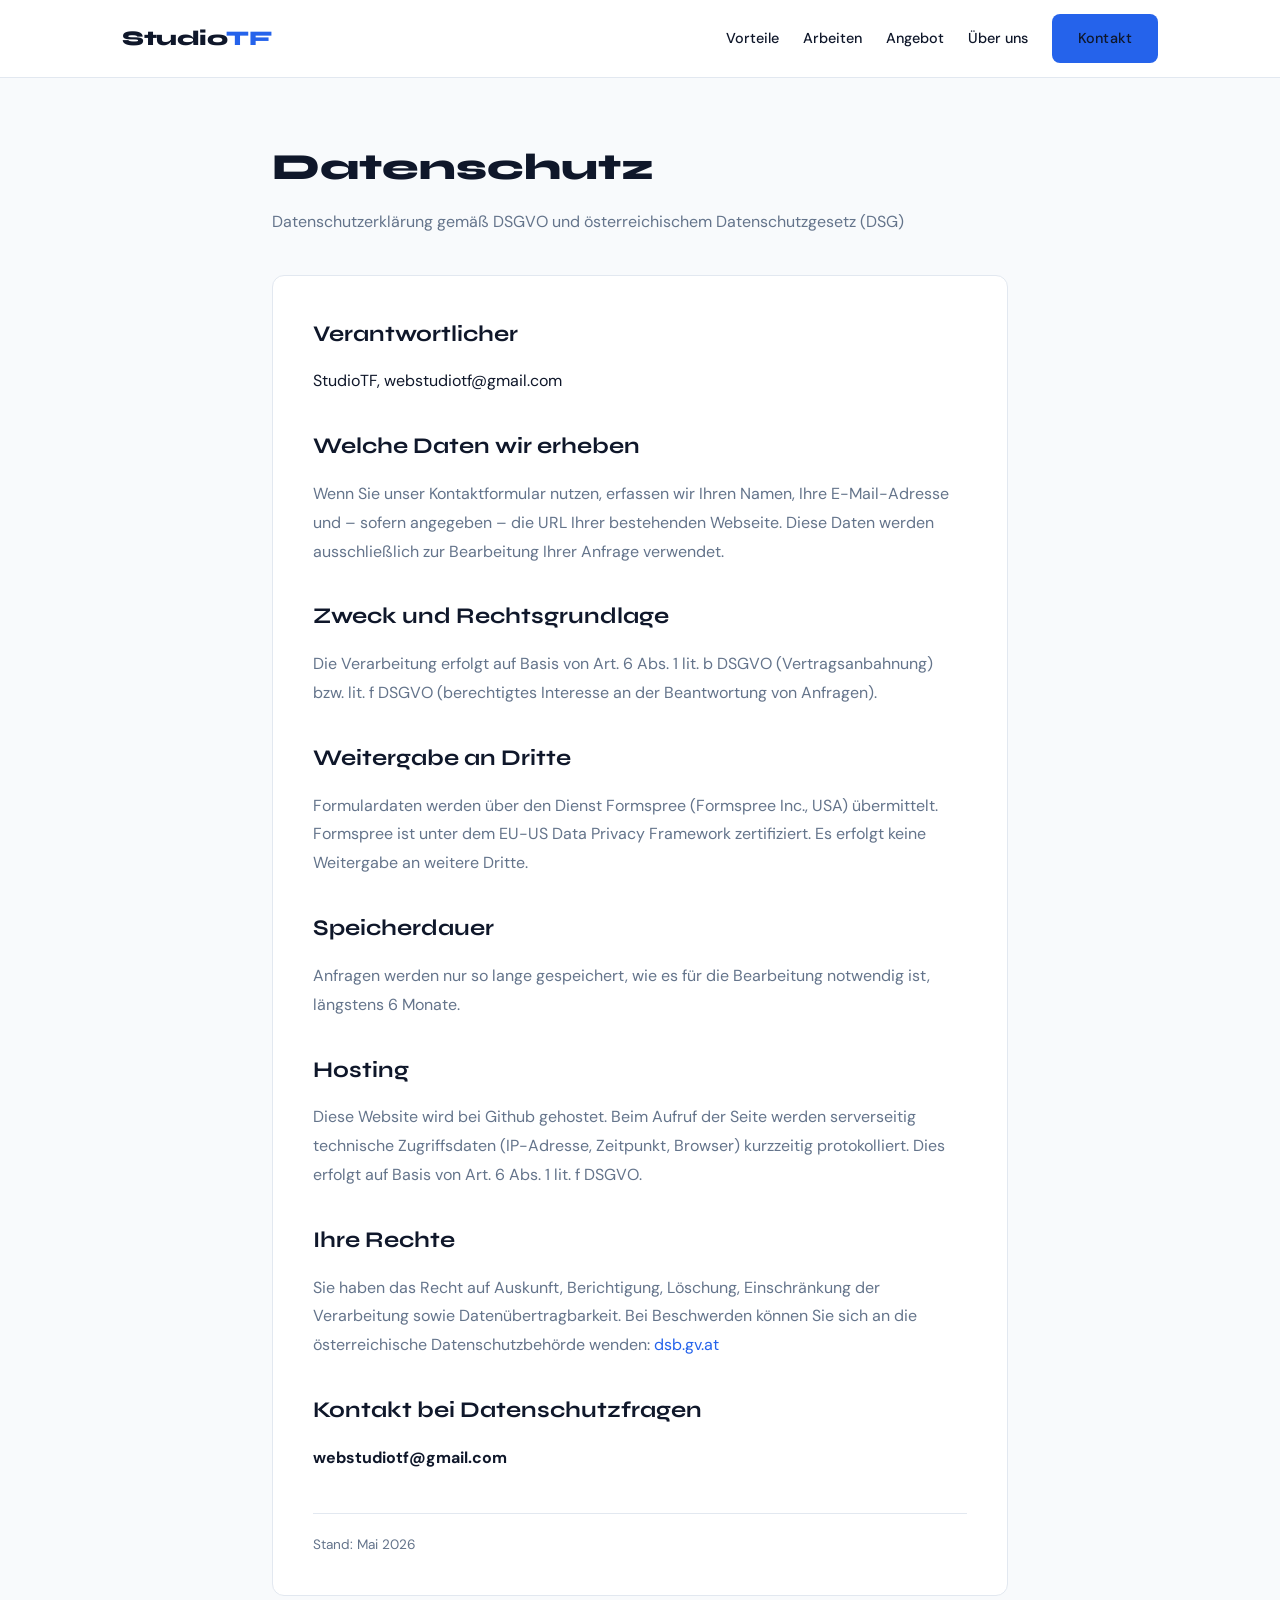
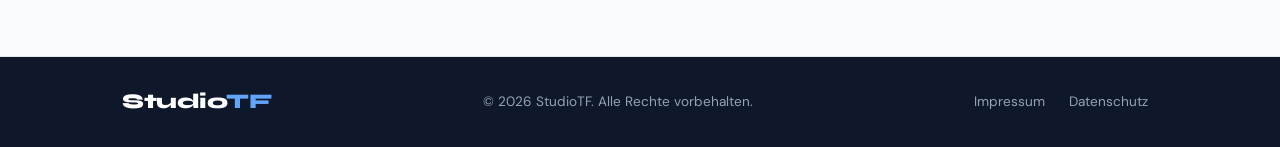
==== datenschutz.html @ 4c7727e5 "Add Impressum and Datenschutz pages" ====
<!DOCTYPE html>
<html lang="de">
<head>
    <meta charset="UTF-8">
    <meta name="viewport" content="width=device-width, initial-scale=1.0">

    <!-- Primary SEO -->
    <title>Datenschutz | StudioTF – Webagentur Wien</title>
    <meta name="description" content="Datenschutzerklärung von StudioTF. Informationen zum Schutz Ihrer persönlichen Daten nach DSGVO.">
    <meta name="robots" content="index, follow">
    <link rel="canonical" href="https://www.studiostf.at/datenschutz">

    <link rel="stylesheet" href="style.css">
    <link rel="preconnect" href="https://fonts.googleapis.com">
    <link rel="preconnect" href="https://fonts.gstatic.com" crossorigin>
    <link href="https://fonts.googleapis.com/css2?family=Syne:wght@400;600;700;800&family=DM+Sans:ital,wght@0,300;0,400;0,500;1,300&display=swap" rel="stylesheet">
</head>
<body>

    <!-- HEADER -->
    <header class="main-header">
        <div class="container header-flex">
            <a href="index.html" class="logo">Studio<span>TF</span></a>
            <button class="nav-toggle" id="navToggle" aria-label="Menü öffnen">
                <span></span><span></span><span></span>
            </button>
            <nav class="nav-links" id="navLinks">
                <a href="index.html#vorteile">Vorteile</a>
                <a href="index.html#arbeiten">Arbeiten</a>
                <a href="index.html#angebot">Angebot</a>
                <a href="index.html#ueber-uns">Über uns</a>
                <a href="index.html#kontakt" class="btn btn-primary">Kontakt</a>
            </nav>
        </div>
    </header>

    <!-- LEGAL PAGE -->
    <section style="padding: 60px 0; background: var(--light-bg);">
        <div class="container" style="max-width: 800px;">
            <h1 style="font-family: var(--font-display); font-size: 2.3rem; font-weight: 800; margin-bottom: 12px;">Datenschutz</h1>
            <p style="color: var(--text-muted); margin-bottom: 40px; font-size: 1rem;">Datenschutzerklärung gemäß DSGVO und österreichischem Datenschutzgesetz (DSG)</p>

            <div style="background: white; padding: 40px; border-radius: var(--radius); border: 1px solid var(--border);">

                <h2 style="font-family: var(--font-display); font-size: 1.4rem; font-weight: 700; margin-top: 0; margin-bottom: 16px;">Verantwortlicher</h2>
                
                <p style="color: var(--dark); line-height: 1.8; margin-bottom: 20px;">
                    StudioTF,<!--, [Adresse wie oben]--> webstudiotf@gmail.com
                </p>

                <h2 style="font-family: var(--font-display); font-size: 1.4rem; font-weight: 700; margin-top: 32px; margin-bottom: 16px;">Welche Daten wir erheben</h2>
                
                <p style="color: var(--text-muted); line-height: 1.8; margin-bottom: 20px;">
                    Wenn Sie unser Kontaktformular nutzen, erfassen wir Ihren Namen, Ihre E-Mail-Adresse und – sofern angegeben – die URL Ihrer bestehenden Webseite. Diese Daten werden ausschließlich zur Bearbeitung Ihrer Anfrage verwendet.
                </p>

                <h2 style="font-family: var(--font-display); font-size: 1.4rem; font-weight: 700; margin-top: 32px; margin-bottom: 16px;">Zweck und Rechtsgrundlage</h2>
                
                <p style="color: var(--text-muted); line-height: 1.8; margin-bottom: 20px;">
                    Die Verarbeitung erfolgt auf Basis von Art. 6 Abs. 1 lit. b DSGVO (Vertragsanbahnung) bzw. lit. f DSGVO (berechtigtes Interesse an der Beantwortung von Anfragen).
                </p>

                <h2 style="font-family: var(--font-display); font-size: 1.4rem; font-weight: 700; margin-top: 32px; margin-bottom: 16px;">Weitergabe an Dritte</h2>
                
                <p style="color: var(--text-muted); line-height: 1.8; margin-bottom: 20px;">
                    Formulardaten werden über den Dienst Formspree (Formspree Inc., USA) übermittelt. Formspree ist unter dem EU-US Data Privacy Framework zertifiziert. Es erfolgt keine Weitergabe an weitere Dritte.
                </p>

                <h2 style="font-family: var(--font-display); font-size: 1.4rem; font-weight: 700; margin-top: 32px; margin-bottom: 16px;">Speicherdauer</h2>
                
                <p style="color: var(--text-muted); line-height: 1.8; margin-bottom: 20px;">
                    Anfragen werden nur so lange gespeichert, wie es für die Bearbeitung notwendig ist, längstens 6 Monate.
                </p>

                <h2 style="font-family: var(--font-display); font-size: 1.4rem; font-weight: 700; margin-top: 32px; margin-bottom: 16px;">Hosting</h2>
                
                <p style="color: var(--text-muted); line-height: 1.8; margin-bottom: 20px;">
                    Diese Website wird bei Github gehostet. Beim Aufruf der Seite werden serverseitig technische Zugriffsdaten (IP-Adresse, Zeitpunkt, Browser) kurzzeitig protokolliert. Dies erfolgt auf Basis von Art. 6 Abs. 1 lit. f DSGVO.
                </p>

                <h2 style="font-family: var(--font-display); font-size: 1.4rem; font-weight: 700; margin-top: 32px; margin-bottom: 16px;">Ihre Rechte</h2>
                
                <p style="color: var(--text-muted); line-height: 1.8; margin-bottom: 20px;">
                    Sie haben das Recht auf Auskunft, Berichtigung, Löschung, Einschränkung der Verarbeitung sowie Datenübertragbarkeit. Bei Beschwerden können Sie sich an die österreichische Datenschutzbehörde wenden: <a href="https://www.dsb.gv.at" target="_blank" rel="noopener noreferrer" style="color: var(--primary); text-decoration: none;">dsb.gv.at</a>
                </p>

                <h2 style="font-family: var(--font-display); font-size: 1.4rem; font-weight: 700; margin-top: 32px; margin-bottom: 16px;">Kontakt bei Datenschutzfragen</h2>
                
                <p style="color: var(--dark); line-height: 1.8; margin-bottom: 20px;">
                    <strong>webstudiotf@gmail.com</strong>
                </p>

                <div style="margin-top: 40px; padding-top: 20px; border-top: 1px solid var(--border);">
                    <p style="color: var(--text-muted); font-size: 0.85rem;">
                        Stand: Mai 2026
                    </p>
                </div>

            </div>
        </div>
    </section>

    <!-- FOOTER -->
    <footer class="main-footer">
        <div class="container footer-flex">
            <div class="logo">Studio<span>TF</span></div>
            <p>&copy; 2026 StudioTF. Alle Rechte vorbehalten.</p>
            <div class="footer-links">
                <a href="impressum.html">Impressum</a>
                <a href="datenschutz.html">Datenschutz</a>
            </div>
        </div>
    </footer>

    <script src="script.js"></script>
</body>
</html>
---- style.css ----
/* --- VARIABLEN --- */
:root {
    --primary: #2563EB;
    --primary-hover: #1D4ED8;
    --dark: #0F172A;
    --light-bg: #F8FAFC;
    --white: #FFFFFF;
    --text-muted: #64748B;
    --border: #E2E8F0;
    --radius: 12px;
    --font-display: 'Syne', sans-serif;
    --font-body: 'DM Sans', sans-serif;
}

* { box-sizing: border-box; margin: 0; padding: 0; }
html { scroll-behavior: smooth; }

body {
    font-family: var(--font-body);
    color: var(--dark);
    line-height: 1.6;
    background-color: var(--white);
    font-size: 16px;
    -webkit-font-smoothing: antialiased;
    overflow-x: hidden;
}

.container {
    width: 100%;
    padding: 0 20px;
    max-width: 1100px;
    margin: 0 auto;
}

/* --- BUTTONS --- */
.btn {
    display: inline-block;
    padding: 13px 26px;
    border-radius: 8px;
    text-decoration: none;
    font-weight: 500;
    font-family: var(--font-body);
    text-align: center;
    transition: all 0.2s ease;
    cursor: pointer;
    border: none;
    font-size: 0.95rem;
    letter-spacing: 0.01em;
}
.btn-primary { background: var(--primary); color: #fff; }
.btn-primary:hover { background: var(--primary-hover); transform: translateY(-1px); box-shadow: 0 6px 20px rgba(37,99,235,0.25); }
.btn-ghost { background: transparent; color: var(--dark); border: 1.5px solid var(--border); }
.btn-ghost:hover { border-color: var(--text-muted); background: var(--light-bg); }
.btn-white { background: #fff; color: var(--dark); font-weight: 600; }
.btn-white:hover { background: var(--light-bg); }
.btn-block { display: block; width: 100%; }

/* --- BADGE --- */
.badge {
    display: inline-block;
    background: #EFF6FF;
    color: var(--primary);
    padding: 5px 14px;
    border-radius: 100px;
    font-size: 0.75rem;
    font-weight: 700;
    text-transform: uppercase;
    letter-spacing: 1px;
    margin-bottom: 18px;
    font-family: var(--font-body);
}

.section-title {
    font-family: var(--font-display);
    font-size: 1.9rem;
    font-weight: 700;
    margin-bottom: 12px;
    letter-spacing: -0.5px;
    line-height: 1.2;
}
.section-title--center { text-align: center; }

.section-subtitle {
    color: var(--text-muted);
    text-align: center;
    margin-bottom: 48px;
    font-size: 1.05rem;
}

/* --- HEADER --- */
.main-header {
    background: rgba(255,255,255,0.92);
    backdrop-filter: blur(10px);
    -webkit-backdrop-filter: blur(10px);
    position: sticky;
    top: 0;
    z-index: 200;
    border-bottom: 1px solid var(--border);
    padding: 14px 0;
}
.header-flex {
    display: flex;
    justify-content: space-between;
    align-items: center;
}
.logo {
    font-family: var(--font-display);
    font-size: 1.3rem;
    font-weight: 800;
    letter-spacing: -0.5px;
    text-decoration: none;
    color: var(--dark);
}
.logo span { color: var(--primary); }

/* --- NAV (Desktop) --- */
.nav-links {
    display: flex;
    align-items: center;
    gap: 24px;
}
.nav-links a {
    text-decoration: none;
    color: var(--dark);
    font-size: 0.9rem;
    font-weight: 500;
    transition: color 0.2s;
}
.nav-links a:not(.btn):hover { color: var(--primary); }

/* --- HAMBURGER TOGGLE --- */
.nav-toggle {
    display: none;
    flex-direction: column;
    justify-content: center;
    gap: 5px;
    width: 36px;
    height: 36px;
    background: none;
    border: none;
    cursor: pointer;
    padding: 4px;
    border-radius: 6px;
    transition: background 0.2s;
}
.nav-toggle:hover { background: var(--light-bg); }
.nav-toggle span {
    display: block;
    width: 22px;
    height: 2px;
    background: var(--dark);
    border-radius: 2px;
    transition: all 0.25s ease;
    transform-origin: center;
}
/* Open state */
.nav-toggle.open span:nth-child(1) { transform: translateY(7px) rotate(45deg); }
.nav-toggle.open span:nth-child(2) { opacity: 0; }
.nav-toggle.open span:nth-child(3) { transform: translateY(-7px) rotate(-45deg); }

/* --- HERO --- */
.hero {
    position: relative;
    padding: 70px 0 60px;
    overflow: hidden;
    background: linear-gradient(150deg, #EFF6FF 0%, #fff 50%, #F0FDF4 100%);
}
.hero-bg-accent {
    position: absolute;
    top: -120px; right: -120px;
    width: 500px; height: 500px;
    background: radial-gradient(circle, rgba(37,99,235,0.08) 0%, transparent 70%);
    pointer-events: none;
}
.hero-inner {
    display: flex;
    flex-direction: column;
    align-items: center;
    gap: 48px;
}
.hero-text {
    text-align: center;
    max-width: 680px;
}
.hero-text h1 {
    font-family: var(--font-display);
    font-size: clamp(2rem, 5vw, 3rem);
    font-weight: 800;
    line-height: 1.15;
    letter-spacing: -1.5px;
    margin-bottom: 20px;
}
.hero-text h1 em {
    font-style: normal;
    color: var(--primary);
    position: relative;
}
.hero-text p {
    color: var(--text-muted);
    font-size: 1.1rem;
    margin-bottom: 32px;
    max-width: 540px;
    margin-left: auto;
    margin-right: auto;
    font-weight: 300;
}
.hero-ctas {
    display: flex;
    gap: 12px;
    justify-content: center;
    flex-wrap: wrap;
    margin-bottom: 40px;
}
.hero-stats {
    display: flex;
    align-items: center;
    justify-content: center;
    gap: 0;
    background: var(--white);
    border: 1px solid var(--border);
    border-radius: 100px;
    padding: 0 6px;
    width: fit-content;
    margin: 0 auto;
    box-shadow: 0 2px 12px rgba(0,0,0,0.05);
}
.stat {
    display: flex;
    flex-direction: column;
    align-items: center;
    padding: 12px 20px;
    line-height: 1.2;
}
.stat strong {
    font-family: var(--font-display);
    font-size: 1rem;
    font-weight: 700;
    color: var(--primary);
}
.stat span {
    font-size: 0.72rem;
    color: var(--text-muted);
    white-space: nowrap;
}
.stat-divider {
    width: 1px;
    height: 28px;
    background: var(--border);
}

/* --- BROWSER / PHONE MOCKUP --- */
.hero-visual {
    position: relative;
    width: 100%;
    max-width: 520px;
}
.browser-mockup {
    border-radius: 12px;
    overflow: hidden;
    border: 1px solid var(--border);
    box-shadow: 0 20px 60px rgba(0,0,0,0.1), 0 4px 16px rgba(0,0,0,0.06);
    background: #fff;
}
.browser-bar {
    display: flex;
    align-items: center;
    gap: 12px;
    padding: 10px 16px;
    background: #F1F5F9;
    border-bottom: 1px solid var(--border);
}
.browser-dots { display: flex; gap: 6px; }
.dot { width: 10px; height: 10px; border-radius: 50%; }
.dot-red { background: #FF5F57; }
.dot-yellow { background: #FEBC2E; }
.dot-green { background: #28C840; }
.browser-url {
    flex: 1;
    background: #fff;
    border-radius: 6px;
    padding: 4px 12px;
    font-size: 0.78rem;
    color: var(--text-muted);
    border: 1px solid var(--border);
    font-family: var(--font-body);
}
.browser-content { position: relative; }
.browser-screenshot {
    display: block;
    width: 100%;
    height: 240px;
    object-fit: cover;
    object-position: top;
}
.browser-overlay {
    position: absolute;
    bottom: 12px; right: 12px;
}
.perf-badge {
    display: flex;
    align-items: center;
    gap: 6px;
    background: rgba(255,255,255,0.95);
    backdrop-filter: blur(6px);
    border: 1px solid var(--border);
    border-radius: 100px;
    padding: 6px 14px;
    font-size: 0.8rem;
    font-weight: 600;
    color: #059669;
    box-shadow: 0 2px 8px rgba(0,0,0,0.08);
}
.perf-badge svg { width: 14px; height: 14px; }

.phone-mockup {
    position: absolute;
    bottom: -20px;
    right: -20px;
    width: 100px;
    border-radius: 16px;
    overflow: hidden;
    border: 3px solid #fff;
    box-shadow: 0 10px 30px rgba(0,0,0,0.15);
    background: #111;
}
.phone-notch {
    height: 10px;
    background: #111;
    display: flex;
    justify-content: center;
    align-items: center;
}
.phone-notch::after {
    content: '';
    width: 28px;
    height: 5px;
    background: #222;
    border-radius: 3px;
}
.phone-screenshot {
    display: block;
    width: 100%;
    height: 160px;
    object-fit: cover;
    object-position: top;
}

/* --- VALUE SECTION --- */
.value-section { padding: 90px 0; }
.cards-grid {
    display: grid;
    grid-template-columns: 1fr;
    gap: 24px;
    margin-bottom: 40px;
}
.card {
    background: var(--white);
    border: 1px solid var(--border);
    border-radius: var(--radius);
    overflow: hidden;
    transition: transform 0.2s ease, box-shadow 0.2s ease;
}
.card:hover {
    transform: translateY(-4px);
    box-shadow: 0 12px 40px rgba(37,99,235,0.08);
}
.card-img-wrap { height: 180px; overflow: hidden; }
.card-img-wrap img {
    width: 100%;
    height: 100%;
    object-fit: cover;
    transition: transform 0.4s ease;
}
.card:hover .card-img-wrap img { transform: scale(1.04); }
.card-body { padding: 28px; }
.card-icon {
    width: 36px;
    height: 36px;
    color: var(--primary);
    margin-bottom: 14px;
}
.card h3 {
    font-family: var(--font-display);
    font-size: 1.2rem;
    font-weight: 700;
    margin-bottom: 10px;
}
.card p { color: var(--text-muted); font-size: 0.95rem; }

.seo-note {
    display: flex;
    gap: 16px;
    border-top: 1px solid var(--border);
    padding-top: 30px;
    margin-top: 10px;
    font-size: 0.95rem;
}
.seo-note-icon { width: 20px; height: 20px; color: var(--primary); flex-shrink: 0; margin-top: 3px; }
.seo-note-content { color: var(--dark); line-height: 1.6; }

/* --- WORK / PORTFOLIO --- */
.work-section { padding: 90px 0; background: var(--light-bg); }
.work-section .section-title { text-align: center; margin-bottom: 40px; }
.work-grid {
    display: grid;
    grid-template-columns: 1fr;
    gap: 16px;
}
.work-item {
    position: relative;
    border-radius: var(--radius);
    overflow: hidden;
    cursor: pointer;
}
.work-item img {
    display: block;
    width: 100%;
    height: 220px;
    object-fit: cover;
    transition: transform 0.4s ease;
}
.work-item:hover img { transform: scale(1.05); }
.work-overlay {
    position: absolute;
    inset: 0;
    background: linear-gradient(to top, rgba(15,23,42,0.85) 0%, transparent 60%);
    display: flex;
    flex-direction: column;
    justify-content: flex-end;
    padding: 24px;
    opacity: 0;
    transition: opacity 0.3s ease;
}
.work-item:hover .work-overlay { opacity: 1; }
.work-tag {
    display: inline-block;
    background: var(--primary);
    color: #fff;
    font-size: 0.7rem;
    font-weight: 700;
    text-transform: uppercase;
    letter-spacing: 1px;
    padding: 3px 10px;
    border-radius: 100px;
    margin-bottom: 8px;
    width: fit-content;
}
.work-overlay h4 {
    font-family: var(--font-display);
    color: #fff;
    font-size: 1.1rem;
    margin-bottom: 4px;
}
.work-overlay p { color: rgba(255,255,255,0.75); font-size: 0.85rem; }

/* --- PRICING --- */
.pricing-section { padding: 90px 0; }
.pricing-section .section-title { text-align: center; }
.pricing-grid {
    display: grid;
    grid-template-columns: 1fr;
    gap: 24px;
    max-width: 760px;
    margin: 0 auto;
}
.pricing-card {
    background: var(--white);
    border: 1px solid var(--border);
    border-radius: var(--radius);
    padding: 32px;
}
.pricing-card--accent {
    background: var(--dark);
    border-color: var(--dark);
    color: #fff;
}
.pricing-card--accent .pricing-sub { color: #94A3B8; }
.pricing-card-header {
    display: flex;
    align-items: flex-start;
    gap: 16px;
    margin-bottom: 28px;
}
.pricing-icon {
    width: 44px;
    height: 44px;
    background: #EFF6FF;
    border-radius: 10px;
    display: flex;
    align-items: center;
    justify-content: center;
    flex-shrink: 0;
    color: var(--primary);
}
.pricing-icon svg { width: 22px; height: 22px; }
.pricing-card--accent .pricing-icon { background: rgba(255,255,255,0.1); color: #93C5FD; }
.pricing-card-header h3 {
    font-family: var(--font-display);
    font-size: 1.15rem;
    font-weight: 700;
    margin-bottom: 4px;
}
.pricing-sub { font-size: 0.85rem; color: var(--text-muted); }
.pricing-list { list-style: none; margin-bottom: 28px; }
.pricing-list li {
    padding: 10px 0;
    border-bottom: 1px solid var(--border);
    font-size: 0.95rem;
    padding-left: 26px;
    position: relative;
}
.pricing-card--accent .pricing-list li { border-color: rgba(255,255,255,0.1); }
.pricing-list li::before {
    content: '';
    position: absolute;
    left: 2px;
    top: 17px;
    width: 10px;
    height: 5px;
    border-left: 2px solid var(--primary);
    border-bottom: 2px solid var(--primary);
    transform: rotate(-45deg);
}
.pricing-card--accent .pricing-list li::before {
    border-color: #60A5FA;
}

/* --- ABOUT --- */
.about-section { padding: 90px 0; background: var(--light-bg); }
.about-inner {
    display: flex;
    flex-direction: column;
    gap: 48px;
    align-items: center;
}
.about-image-wrap {
    position: relative;
    width: 100%;
    max-width: 480px;
    flex-shrink: 0;
}
.about-image-wrap img {
    width: 100%;
    height: 300px;
    object-fit: cover;
    border-radius: var(--radius);
    display: block;
}
.about-img-badge {
    position: absolute;
    bottom: -16px;
    left: 20px;
    background: var(--white);
    border: 1px solid var(--border);
    border-radius: 10px;
    padding: 10px 18px;
    box-shadow: 0 4px 16px rgba(0,0,0,0.08);
    display: flex;
    flex-direction: column;
    line-height: 1.3;
}
.about-img-badge strong {
    font-family: var(--font-display);
    font-size: 1rem;
    font-weight: 700;
}
.about-img-badge span { font-size: 0.8rem; color: var(--text-muted); }
.about-text { max-width: 500px; }
.about-text h2 {
    font-family: var(--font-display);
    font-size: 1.8rem;
    font-weight: 700;
    margin-bottom: 16px;
    letter-spacing: -0.5px;
}
.about-text p {
    color: var(--text-muted);
    margin-bottom: 16px;
    font-size: 1rem;
}
.about-text .btn { margin-top: 8px; }

/* --- CONTACT --- */
.contact-section { padding: 90px 0; }
.contact-section .section-title { text-align: center; }
.contact-form {
    max-width: 460px;
    margin: 0 auto;
    background: var(--light-bg);
    padding: 36px 32px;
    border-radius: var(--radius);
    border: 1px solid var(--border);
}
.form-group { margin-bottom: 20px; }
.form-group label {
    display: block;
    margin-bottom: 6px;
    font-weight: 500;
    font-size: 0.85rem;
    color: var(--dark);
}
.form-group input {
    width: 100%;
    padding: 12px 14px;
    border-radius: 8px;
    border: 1px solid var(--border);
    font-family: var(--font-body);
    font-size: 0.95rem;
    background: var(--white);
    transition: border-color 0.2s, box-shadow 0.2s;
}
.form-group input:focus {
    outline: none;
    border-color: var(--primary);
    box-shadow: 0 0 0 3px rgba(37,99,235,0.1);
}
.form-feedback {
    margin-top: 14px;
    text-align: center;
    font-size: 0.9rem;
    font-weight: 500;
    min-height: 20px;
}
.form-feedback.success { color: #059669; }
.form-feedback.error { color: #DC2626; }

/* --- FOOTER --- */
.main-footer {
    padding: 28px 0;
    border-top: 1px solid var(--border);
    background: var(--dark);
    color: #94A3B8;
    font-size: 0.85rem;
}
.main-footer .logo { color: #fff; }
.main-footer .logo span { color: #60A5FA; }
.footer-flex {
    display: flex;
    flex-direction: column;
    align-items: center;
    gap: 14px;
    text-align: center;
}
.footer-links a {
    color: #94A3B8;
    text-decoration: none;
    margin: 0 10px;
    transition: color 0.2s;
}
.footer-links a:hover { color: #fff; }

/* ===========================
   RESPONSIVE
   =========================== */
@media (max-width: 767px) {
    /* Mobile Nav */
    .nav-toggle { display: flex; }
    .nav-links {
        display: none;
        flex-direction: column;
        position: absolute;
        top: 100%;
        left: 0; right: 0;
        background: #fff;
        border-bottom: 1px solid var(--border);
        padding: 20px;
        gap: 4px;
        box-shadow: 0 8px 24px rgba(0,0,0,0.08);
    }
    .nav-links.open { display: flex; }
    .nav-links a {
        padding: 10px 12px;
        border-radius: 8px;
        width: 100%;
    }
    .nav-links a:not(.btn):hover { background: var(--light-bg); }
    .nav-links .btn { margin-top: 8px; }
    .main-header { position: sticky; }

    /* Hero */
    .hero { padding: 48px 0 40px; }
    .hero-stats { flex-wrap: wrap; border-radius: 12px; }
    .phone-mockup { right: -10px; bottom: -10px; width: 80px; }
    .browser-screenshot { height: 180px; }
}

@media (min-width: 640px) {
    .work-grid { grid-template-columns: 1fr 1fr; }
    .work-item--large { grid-column: 1 / -1; }
    .work-item--large img { height: 300px; }
    .work-item img { height: 200px; }
}

@media (min-width: 768px) {
    .container { padding: 0 32px; }
    .hero-inner { flex-direction: row; justify-content: space-between; align-items: center; }
    .hero-text { text-align: left; }
    .hero-text p { margin-left: 0; }
    .hero-ctas { justify-content: flex-start; }
    .hero-stats { margin: 0; }
    .hero-visual { max-width: 420px; flex-shrink: 0; }
    .section-title { font-size: 2.3rem; }
    .cards-grid { grid-template-columns: 1fr 1fr; }
    .pricing-grid { grid-template-columns: 1fr 1fr; }
    .about-inner { flex-direction: row; gap: 64px; align-items: flex-start; }
    .about-image-wrap { max-width: 360px; }
    .about-image-wrap img { height: 360px; }
    .footer-flex { flex-direction: row; justify-content: space-between; text-align: left; }
    .work-section .section-title { margin-bottom: 48px; }
}

@media (min-width: 1024px) {
    .hero-visual { max-width: 480px; }
}

/* --- SCROLL REVEAL --- */
.reveal {
    opacity: 0;
    transform: translateY(20px);
    transition: opacity 0.5s ease, transform 0.5s ease;
}
.reveal.visible {
    opacity: 1;
    transform: translateY(0);
}

/* --- OPTIONAL PRICING ITEM --- */
.pricing-list-item--optional {
    display: flex;
    align-items: center;
    gap: 8px;
    color: var(--text-muted);
}
.pricing-list-item--optional::before { border-color: #CBD5E1 !important; }
.optional-tag {
    display: inline-block;
    background: #F1F5F9;
    color: #64748B;
    border: 1px solid #CBD5E1;
    font-size: 0.65rem;
    font-weight: 700;
    text-transform: uppercase;
    letter-spacing: 0.5px;
    padding: 2px 7px;
    border-radius: 4px;
    white-space: nowrap;
    flex-shrink: 0;
}

/* --- ADD-ONS --- */
.addons-wrap {
    margin-top: 40px;
    border-top: 1px solid var(--border);
    padding-top: 40px;
}
.addons-header {
    display: flex;
    align-items: center;
    gap: 16px;
    margin-bottom: 20px;
    flex-wrap: wrap;
}
.addons-label {
    display: inline-block;
    background: var(--dark);
    color: #fff;
    font-size: 0.72rem;
    font-weight: 700;
    text-transform: uppercase;
    letter-spacing: 1px;
    padding: 4px 12px;
    border-radius: 4px;
    white-space: nowrap;
}
.addons-header p {
    color: var(--text-muted);
    font-size: 0.9rem;
    margin: 0;
}
.addons-grid {
    display: grid;
    grid-template-columns: 1fr;
    gap: 16px;
}
.addon-card {
    display: flex;
    gap: 18px;
    align-items: flex-start;
    background: var(--light-bg);
    border: 1px dashed var(--border);
    border-radius: var(--radius);
    padding: 24px;
    transition: border-color 0.2s, background 0.2s;
}
.addon-card:hover {
    border-color: var(--primary);
    background: #EFF6FF;
}
.addon-icon {
    width: 42px;
    height: 42px;
    background: var(--white);
    border: 1px solid var(--border);
    border-radius: 10px;
    display: flex;
    align-items: center;
    justify-content: center;
    color: var(--primary);
    flex-shrink: 0;
}
.addon-icon svg { width: 20px; height: 20px; }
.addon-body h4 {
    font-family: var(--font-display);
    font-size: 1rem;
    font-weight: 700;
    margin-bottom: 6px;
    display: flex;
    align-items: center;
    gap: 8px;
    flex-wrap: wrap;
}
.addon-badge {
    display: inline-block;
    background: #DBEAFE;
    color: var(--primary);
    font-size: 0.65rem;
    font-weight: 700;
    text-transform: uppercase;
    letter-spacing: 0.5px;
    padding: 2px 8px;
    border-radius: 4px;
    font-family: var(--font-body);
}
.addon-body p {
    color: var(--text-muted);
    font-size: 0.9rem;
    line-height: 1.5;
    margin: 0;
}

@media (min-width: 640px) {
    .addons-grid { grid-template-columns: 1fr 1fr; }
}
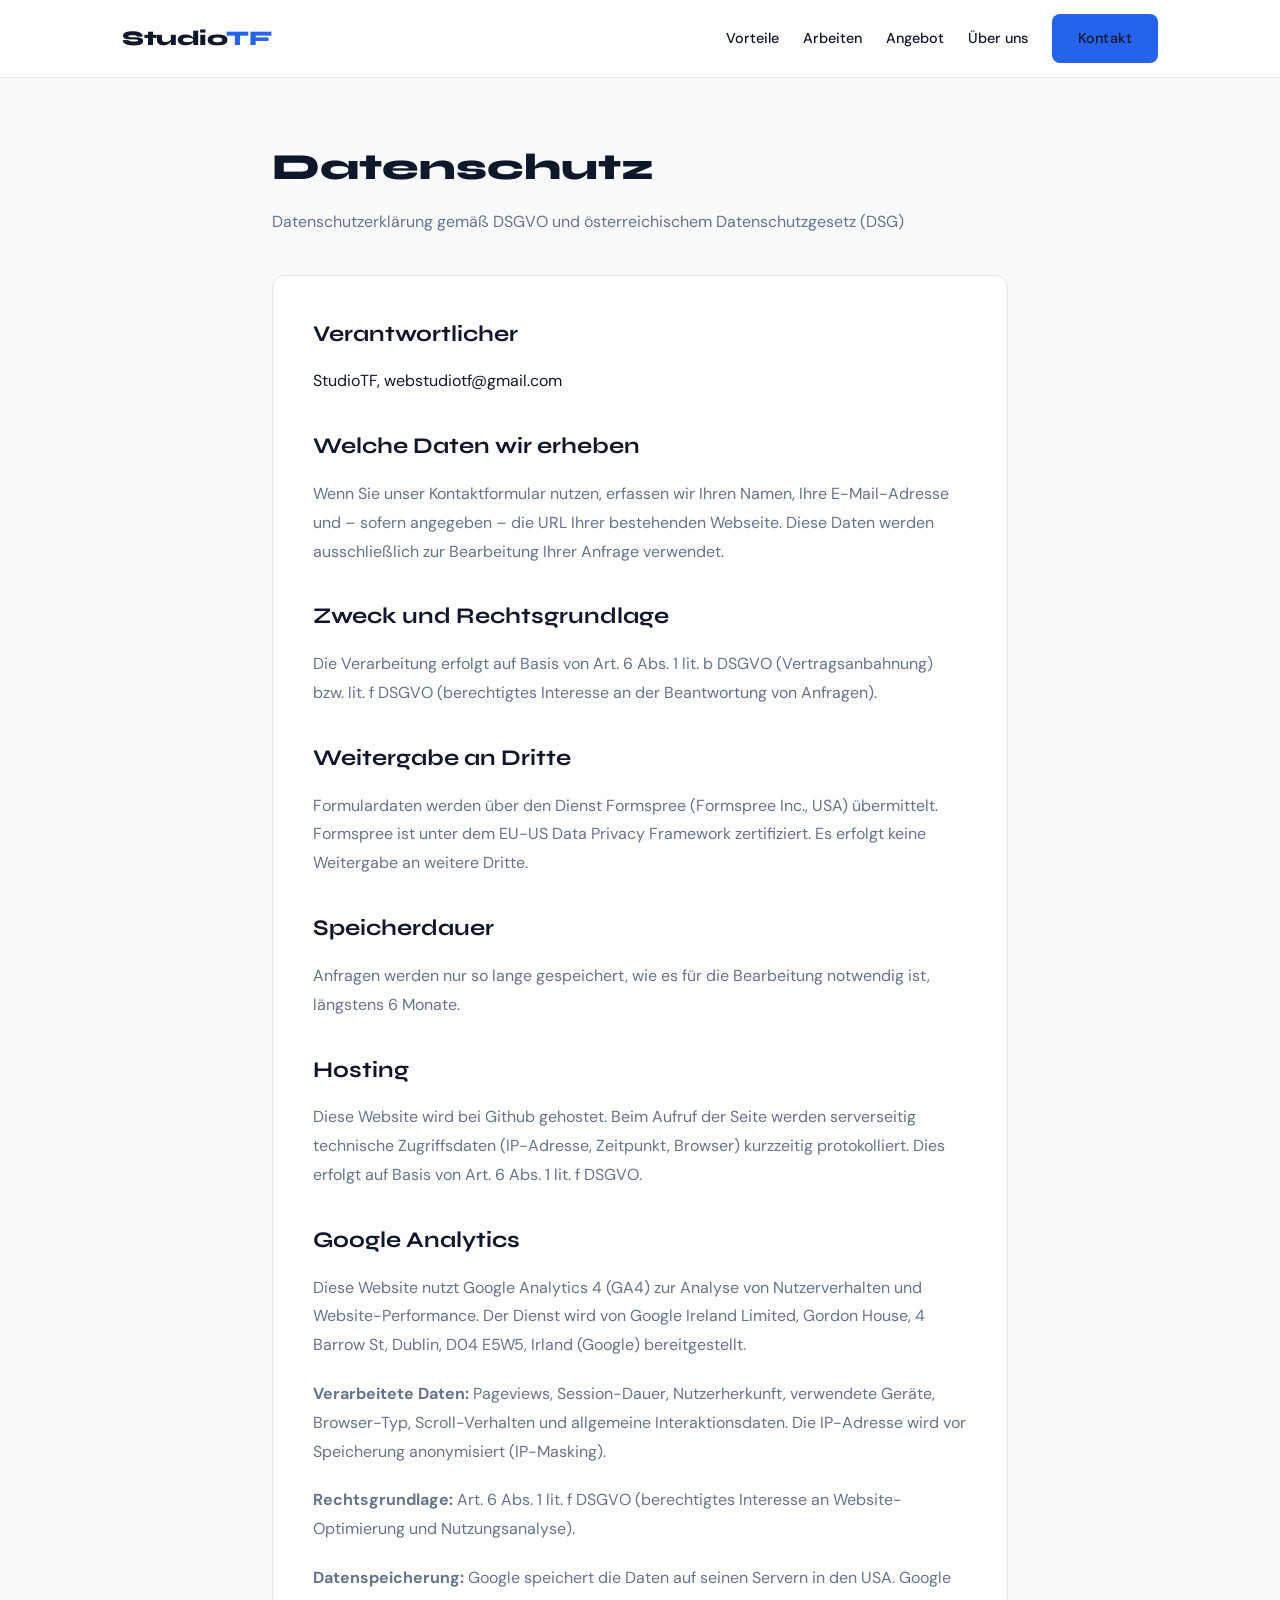
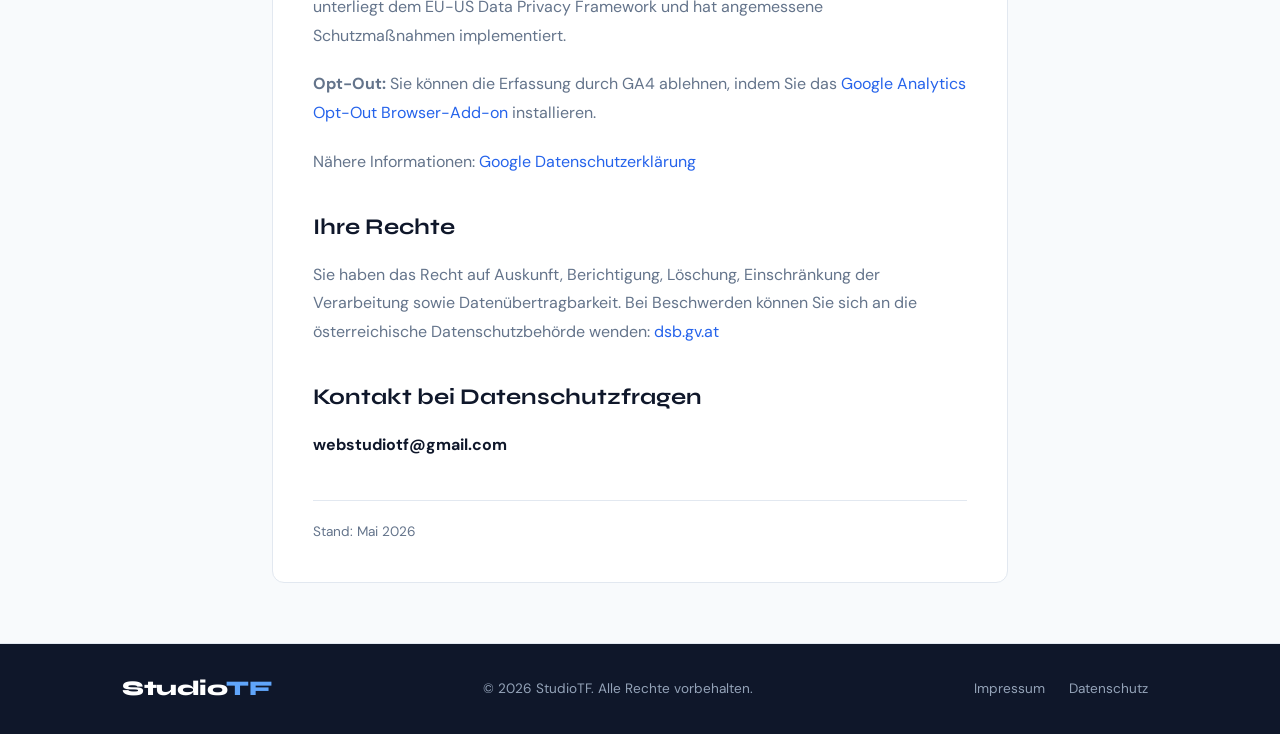
==== commit 88f3d26b: "Add detailed Google Analytics information to Datenschutz page" ====
--- a/datenschutz.html
+++ b/datenschutz.html
@@ -9,6 +9,15 @@
     <meta name="description" content="Datenschutzerklärung von StudioTF. Informationen zum Schutz Ihrer persönlichen Daten nach DSGVO.">
     <meta name="robots" content="index, follow">
     <link rel="canonical" href="https://www.studiostf.at/datenschutz">
+
+    <!-- Google Analytics -->
+    <script async src="https://www.googletagmanager.com/gtag/js?id=G-X4W63CCL7Q"></script>
+    <script>
+      window.dataLayer = window.dataLayer || [];
+      function gtag(){dataLayer.push(arguments);}
+      gtag('js', new Date());
+      gtag('config', 'G-X4W63CCL7Q');
+    </script>
 
     <link rel="stylesheet" href="style.css">
     <link rel="preconnect" href="https://fonts.googleapis.com">
@@ -78,6 +87,32 @@
                     Diese Website wird bei Github gehostet. Beim Aufruf der Seite werden serverseitig technische Zugriffsdaten (IP-Adresse, Zeitpunkt, Browser) kurzzeitig protokolliert. Dies erfolgt auf Basis von Art. 6 Abs. 1 lit. f DSGVO.
                 </p>
 
+                <h2 style="font-family: var(--font-display); font-size: 1.4rem; font-weight: 700; margin-top: 32px; margin-bottom: 16px;">Google Analytics</h2>
+                
+                <p style="color: var(--text-muted); line-height: 1.8; margin-bottom: 20px;">
+                    Diese Website nutzt Google Analytics 4 (GA4) zur Analyse von Nutzerverhalten und Website-Performance. Der Dienst wird von Google Ireland Limited, Gordon House, 4 Barrow St, Dublin, D04 E5W5, Irland (Google) bereitgestellt.
+                </p>
+
+                <p style="color: var(--text-muted); line-height: 1.8; margin-bottom: 20px;">
+                    <strong>Verarbeitete Daten:</strong> Pageviews, Session-Dauer, Nutzerherkunft, verwendete Geräte, Browser-Typ, Scroll-Verhalten und allgemeine Interaktionsdaten. Die IP-Adresse wird vor Speicherung anonymisiert (IP-Masking).
+                </p>
+
+                <p style="color: var(--text-muted); line-height: 1.8; margin-bottom: 20px;">
+                    <strong>Rechtsgrundlage:</strong> Art. 6 Abs. 1 lit. f DSGVO (berechtigtes Interesse an Website-Optimierung und Nutzungsanalyse).
+                </p>
+
+                <p style="color: var(--text-muted); line-height: 1.8; margin-bottom: 20px;">
+                    <strong>Datenspeicherung:</strong> Google speichert die Daten auf seinen Servern in den USA. Google unterliegt dem EU-US Data Privacy Framework und hat angemessene Schutzmaßnahmen implementiert.
+                </p>
+
+                <p style="color: var(--text-muted); line-height: 1.8; margin-bottom: 20px;">
+                    <strong>Opt-Out:</strong> Sie können die Erfassung durch GA4 ablehnen, indem Sie das <a href="https://tools.google.com/dlpage/gaoptout?hl=de" target="_blank" rel="noopener noreferrer" style="color: var(--primary); text-decoration: none;">Google Analytics Opt-Out Browser-Add-on</a> installieren.
+                </p>
+
+                <p style="color: var(--text-muted); line-height: 1.8; margin-bottom: 20px;">
+                    Nähere Informationen: <a href="https://policies.google.com/privacy?hl=de" target="_blank" rel="noopener noreferrer" style="color: var(--primary); text-decoration: none;">Google Datenschutzerklärung</a>
+                </p>
+
                 <h2 style="font-family: var(--font-display); font-size: 1.4rem; font-weight: 700; margin-top: 32px; margin-bottom: 16px;">Ihre Rechte</h2>
                 
                 <p style="color: var(--text-muted); line-height: 1.8; margin-bottom: 20px;">
